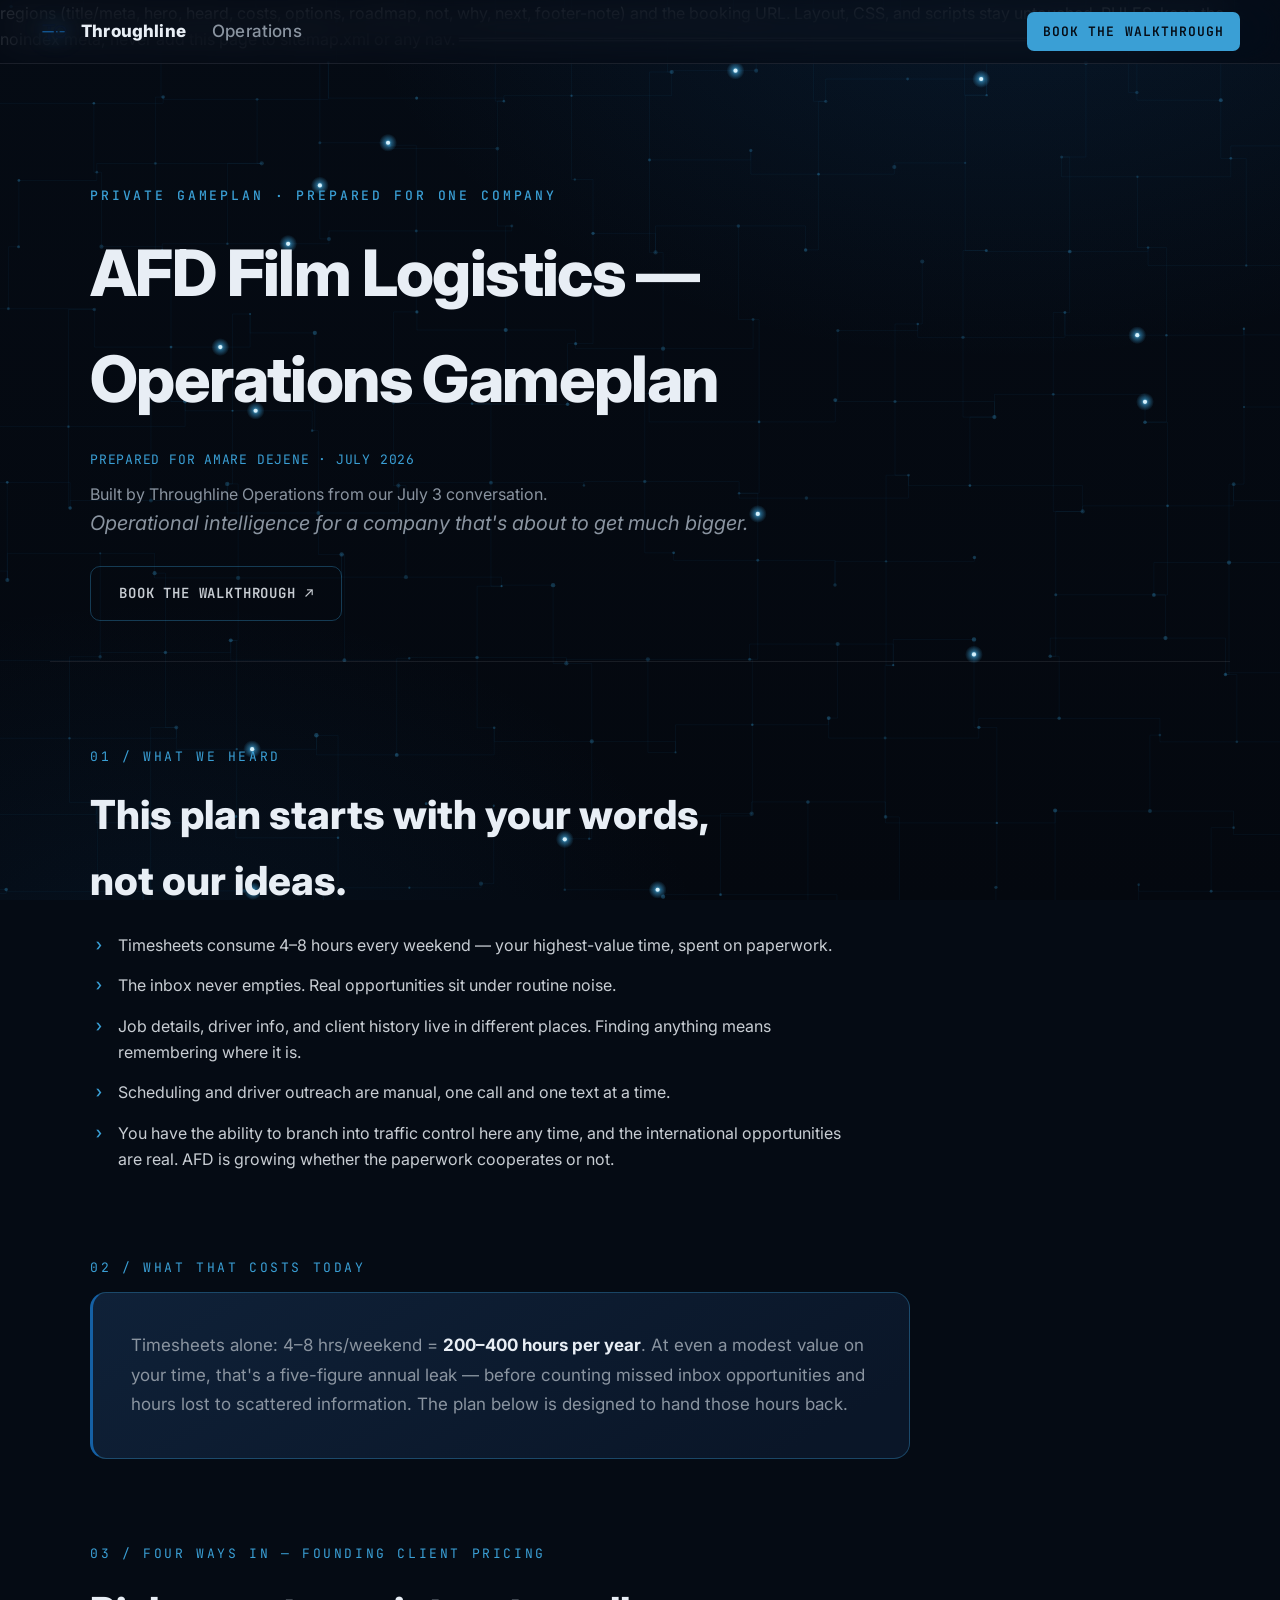
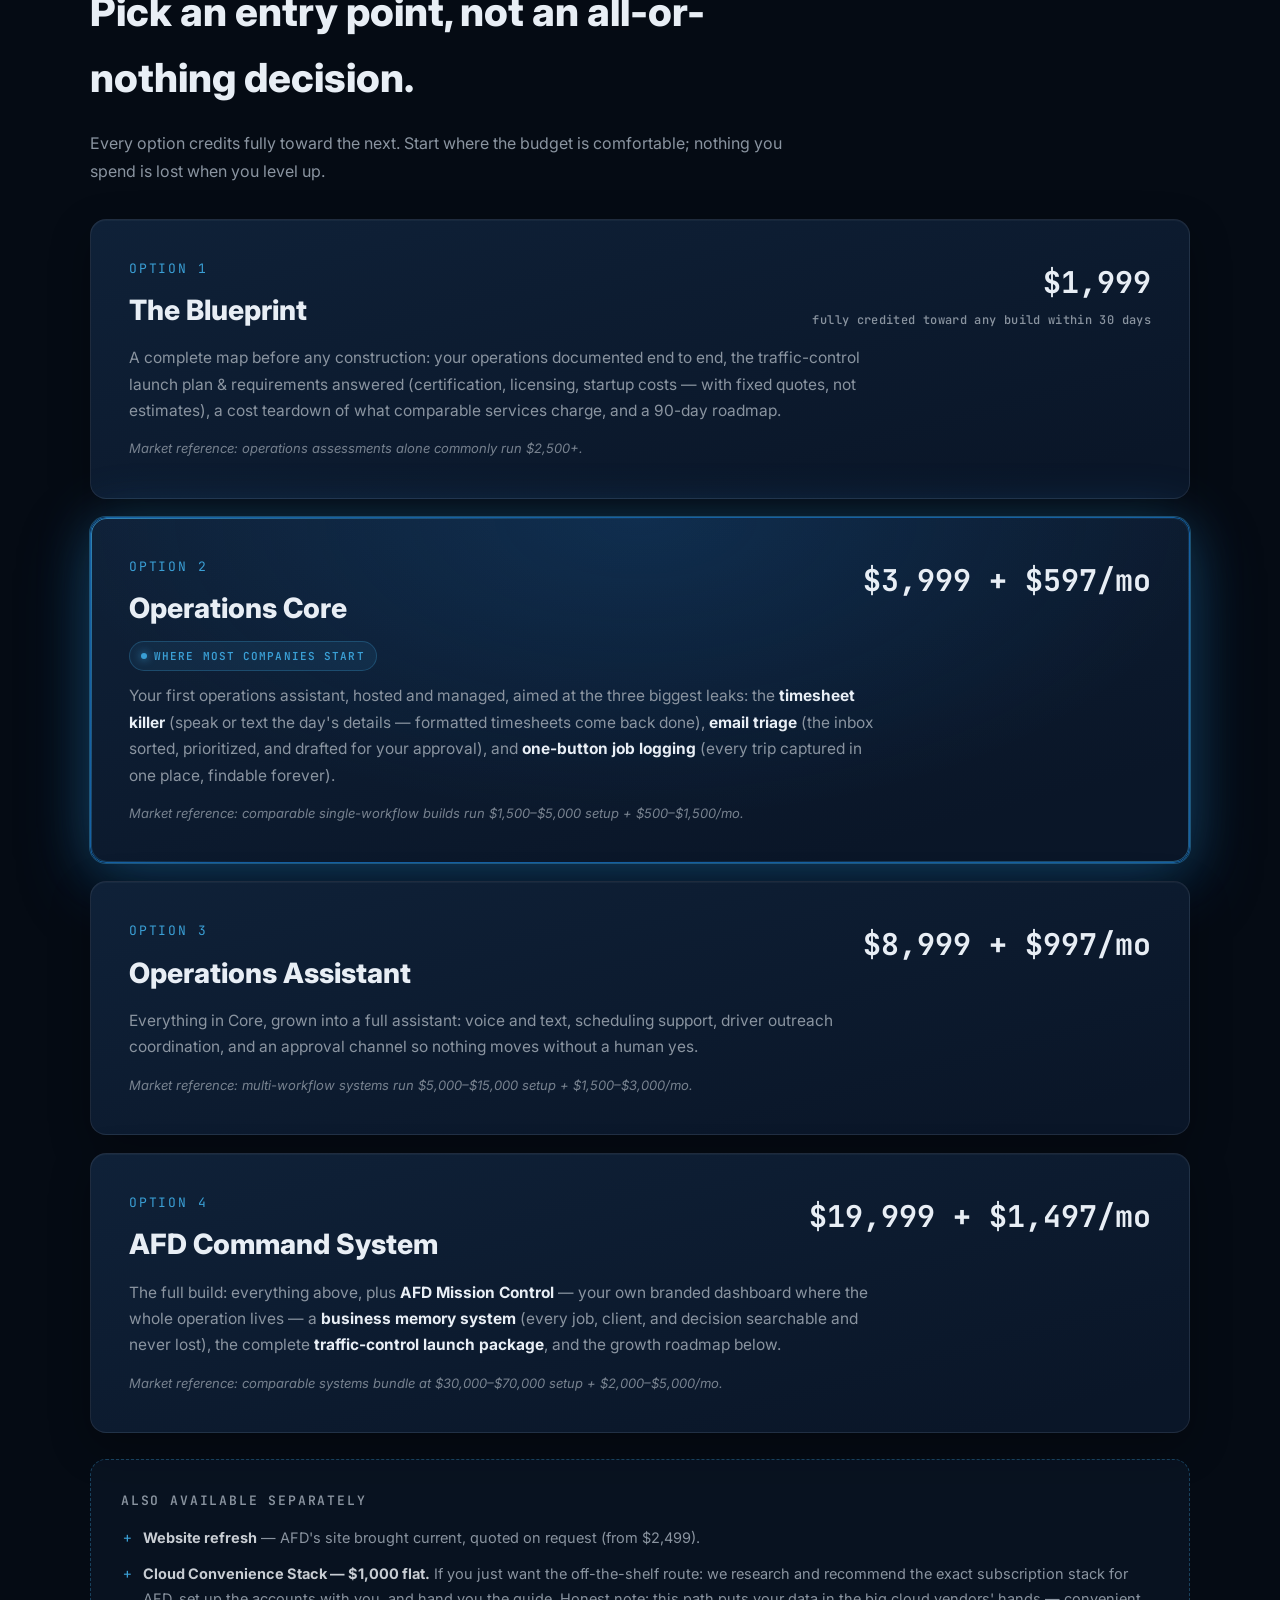
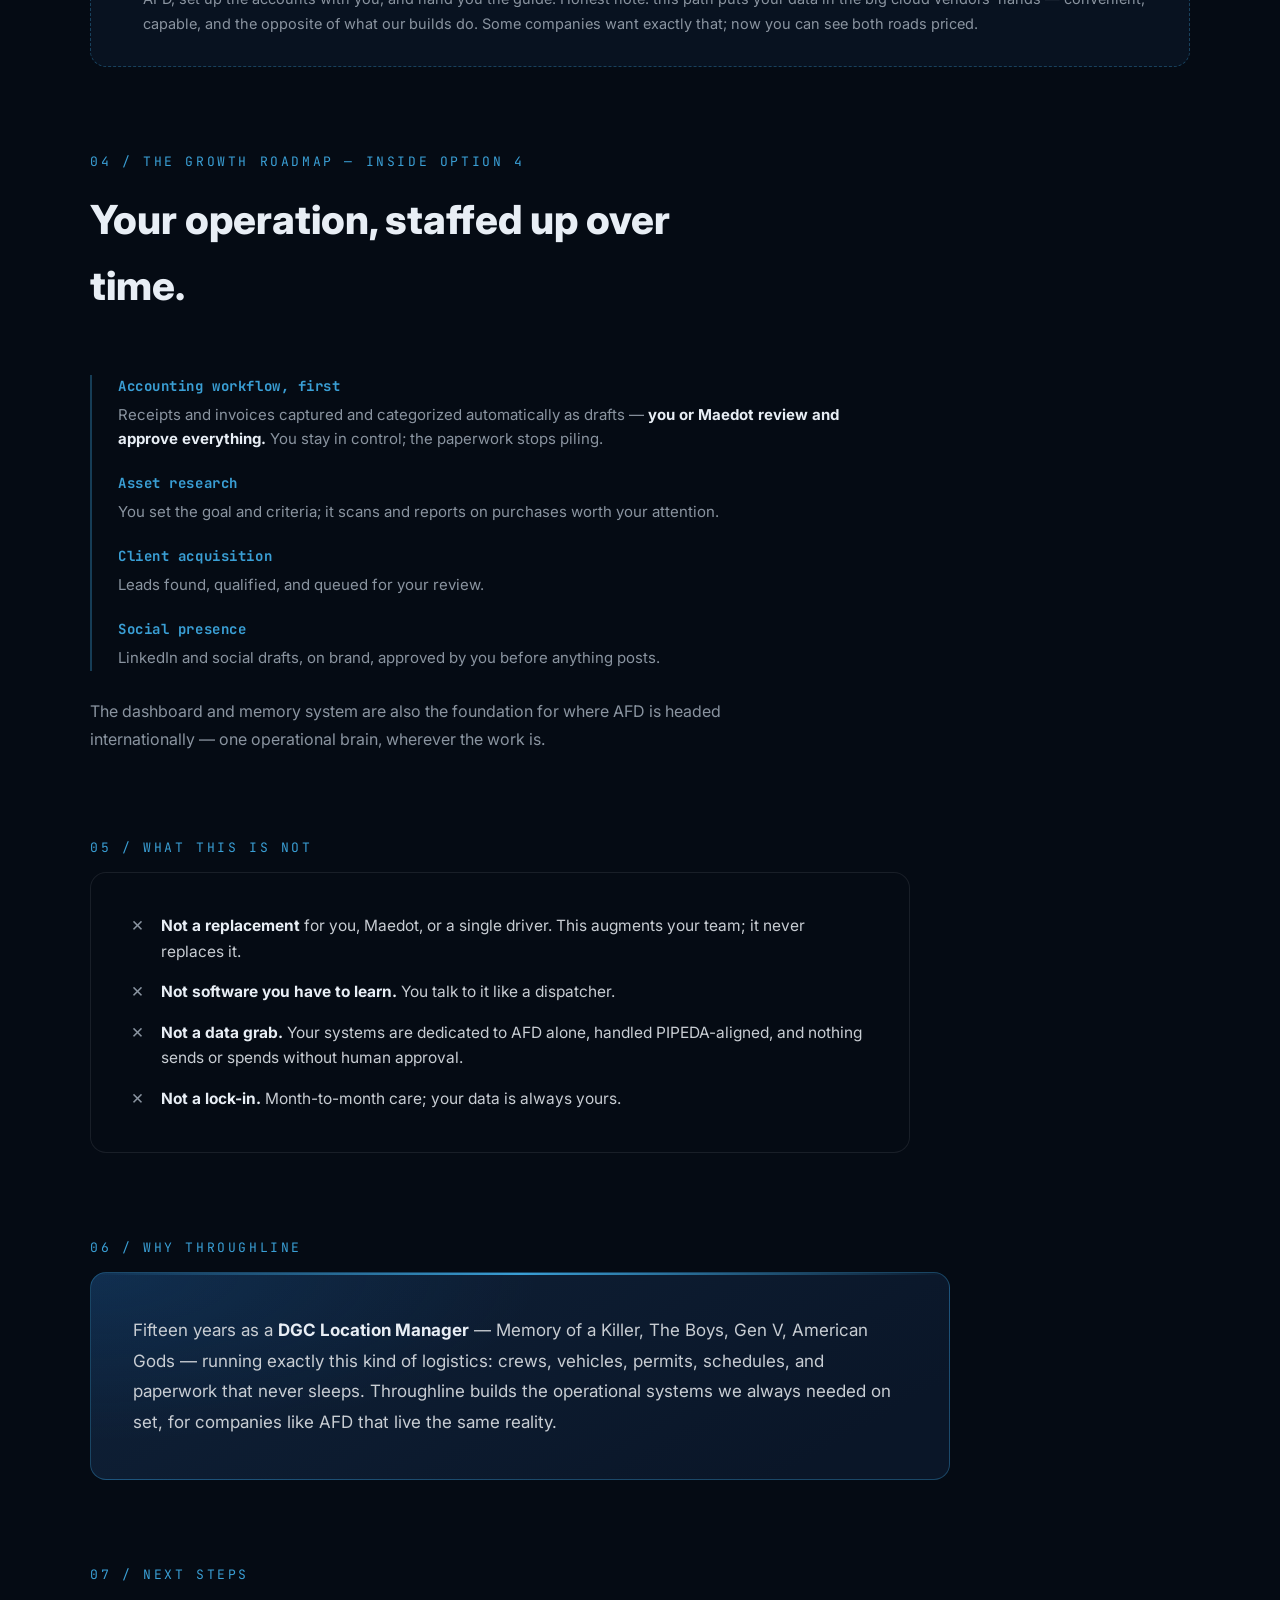
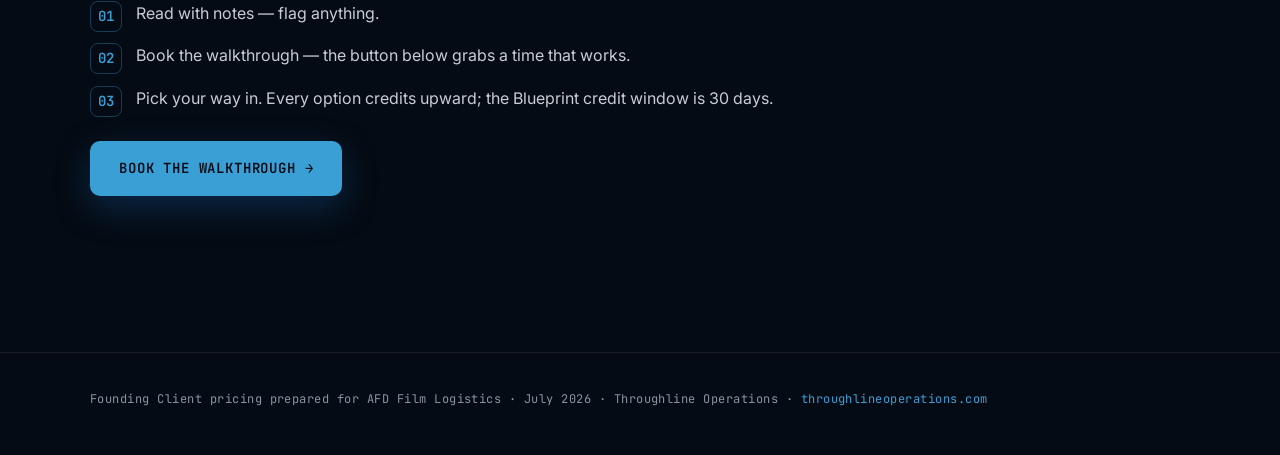
==== plans/afd/index.html @ 02531c30 "feat(plans): AFD client gameplan page — reusable /plans/<client>/ template New private, unlisted pro" ====
<!DOCTYPE html>
<html lang="en">
<head>
<meta charset="UTF-8">
<meta name="viewport" content="width=device-width, initial-scale=1.0">
<!-- ═══════════════════════════════════════════════════════════════════════
     /plans/<client>/ — CLIENT GAMEPLAN TEMPLATE
     Private, unlisted client proposal page. To create a new client page:
     copy this folder, then edit ONLY the <!-- CLIENT-CONTENT: ... --> regions
     (title/meta, hero, heard, costs, options, roadmap, not, why, next, footer-note)
     and the booking URL. Layout, CSS, and scripts stay untouched.
     RULES: keep the noindex meta; never add this page to sitemap.xml or any nav.
     ═══════════════════════════════════════════════════════════════════════ -->
<!-- CLIENT-CONTENT: title/meta -->
<title>AFD Film Logistics — Operations Gameplan | Throughline Operations</title>
<meta name="description" content="A private operations gameplan prepared for AFD Film Logistics by Throughline Operations.">
<!-- /CLIENT-CONTENT: title/meta -->
<meta name="robots" content="noindex, nofollow">
<link rel="icon" type="image/png" href="../../assets/images/01_square_mark_TO_blue_throughline_transparent_64_favicon.png">
<link rel="preconnect" href="https://fonts.googleapis.com">
<link rel="preconnect" href="https://fonts.gstatic.com" crossorigin>
<link href="https://fonts.googleapis.com/css2?family=Inter:wght@400;500;600;700;800;900&family=JetBrains+Mono:wght@400;500;600&display=swap" rel="stylesheet">
<link rel="stylesheet" href="../../assets/css/throughline-v2.css?v=1">
<style>
/* ---- gameplan template styles (shared by all /plans/<client>/ pages) ---- */
.plan-hero { padding: 128px 0 40px; }
.plan-hero .eyebrow { display: inline-block; margin-bottom: 14px; }
.plan-hero h1 { font-size: var(--t-h1); font-weight: 800; letter-spacing: -0.025em; max-width: 20ch; }
.plan-hero .prepared { font-family: var(--font-mono); font-size: 13px; letter-spacing: 0.06em; color: var(--signal-bright); text-transform: uppercase; margin: 18px 0 10px; }
.plan-hero .tagline { font-size: var(--t-lead); color: var(--chrome-dim); font-style: italic; max-width: 58ch; }
.plan-hero .hero-book { margin-top: 26px; }

.plan-section { padding: clamp(48px, 7vw, 84px) 0; }
.plan-section .section-label { font-family: var(--font-mono); font-size: var(--t-mono); letter-spacing: 0.2em; text-transform: uppercase; color: var(--signal-bright); display: block; margin-bottom: 14px; }
.plan-section h2 { font-size: var(--t-h2); font-weight: 800; margin-bottom: 18px; max-width: 24ch; }
.plan-section .body-copy { font-size: 16px; color: var(--chrome-dim); line-height: 1.75; max-width: 70ch; }
.plan-section .body-copy b, .plan-section .body-copy strong { color: var(--chrome-bright); }

.heard-list { list-style: none; display: flex; flex-direction: column; gap: 14px; max-width: 760px; margin-top: 8px; }
.heard-list li { font-size: 16px; color: var(--chrome); line-height: 1.65; padding-left: 28px; position: relative; }
.heard-list li::before { content: '›'; position: absolute; left: 4px; color: var(--signal-bright); font-family: var(--font-mono); font-weight: 600; }

.cost-callout { border: 1px solid var(--edge-hi); border-left: 3px solid var(--signal); border-radius: var(--radius-lg); background: linear-gradient(150deg, var(--navy-raised), var(--navy) 88%); padding: clamp(24px, 3.5vw, 38px); max-width: 820px; font-size: 17px; color: var(--chrome-dim); line-height: 1.75; }
.cost-callout b { color: var(--chrome-bright); }

/* ---- option cards (stacked) ---- */
.option-stack { display: flex; flex-direction: column; gap: 18px; margin-top: 34px; }
.option-card { position: relative; border: 1px solid var(--edge); border-radius: var(--radius-lg); background: linear-gradient(165deg, var(--navy-raised), var(--navy) 90%); padding: clamp(24px, 3.5vw, 38px); box-shadow: 0 1px 0 rgba(232,238,245,0.04) inset, 0 14px 40px rgba(0,0,0,0.28); }
.option-head { display: flex; justify-content: space-between; align-items: flex-start; gap: 18px; flex-wrap: wrap; margin-bottom: 12px; }
.option-name { font-family: var(--font-mono); font-size: 13px; letter-spacing: 0.14em; text-transform: uppercase; color: var(--signal-bright); display: block; margin-bottom: 8px; }
.option-title { font-family: var(--font-display); font-weight: 800; font-size: var(--t-h3); color: var(--chrome-bright); }
.option-price { font-family: var(--font-mono); font-weight: 700; font-size: clamp(22px, 3vw, 30px); color: var(--chrome-bright); text-align: right; white-space: nowrap; }
.option-price small { display: block; font-size: 12px; font-weight: 500; color: var(--chrome-dim); letter-spacing: 0.03em; margin-top: 4px; white-space: normal; }
.option-card p.desc { font-size: 15.5px; color: var(--chrome-dim); line-height: 1.7; max-width: 76ch; }
.option-card p.desc b { color: var(--chrome-bright); }
.option-market { margin-top: 14px; font-size: 13px; font-style: italic; color: var(--chrome-dim); opacity: 0.85; }
/* highlighted option (where most companies start) */
.option-card.start-here { border-color: var(--signal); background: radial-gradient(90% 150% at 50% 0%, rgba(21,96,164,0.24), transparent 58%), linear-gradient(165deg, var(--navy-raised), var(--navy) 84%); box-shadow: 0 0 0 1px rgba(58,159,213,0.4), 0 0 54px rgba(58,159,213,0.22), 0 24px 70px rgba(21,96,164,0.34); }
.option-card.start-here::before { content: ''; position: absolute; inset: 0; border-radius: inherit; padding: 1px; pointer-events: none; background: linear-gradient(140deg, rgba(58,159,213,0.8), transparent 40%, transparent 60%, rgba(58,159,213,0.5)); -webkit-mask: linear-gradient(#000 0 0) content-box, linear-gradient(#000 0 0); -webkit-mask-composite: xor; mask-composite: exclude; }

/* quieter add-on block */
.also-block { margin-top: 26px; border: 1px dashed var(--edge-hi); border-radius: var(--radius-lg); background: rgba(15, 33, 56, 0.35); padding: clamp(20px, 3vw, 30px); }
.also-block h3 { font-family: var(--font-mono); font-size: 13px; font-weight: 600; letter-spacing: 0.14em; text-transform: uppercase; color: var(--chrome-dim); margin-bottom: 14px; }
.also-block ul { list-style: none; display: flex; flex-direction: column; gap: 12px; }
.also-block li { font-size: 14.5px; color: var(--chrome-dim); line-height: 1.7; padding-left: 22px; position: relative; }
.also-block li::before { content: '+'; position: absolute; left: 2px; color: var(--signal-bright); font-family: var(--font-mono); }
.also-block b { color: var(--chrome); }

/* roadmap */
.roadmap { border-left: 2px solid var(--edge-hi); padding-left: 26px; display: flex; flex-direction: column; gap: 20px; max-width: 780px; margin-top: 10px; }
.roadmap-step h4 { font-family: var(--font-mono); font-size: 14px; color: var(--signal-bright); letter-spacing: 0.04em; margin-bottom: 5px; }
.roadmap-step p { font-size: 15px; color: var(--chrome-dim); line-height: 1.65; }
.roadmap-step p b { color: var(--chrome-bright); }

/* Section 5 — What This Is Not: dark ledger */
.not-block { background: var(--void); border: 1px solid var(--edge); border-radius: var(--radius-lg); padding: clamp(26px, 4vw, 40px); max-width: 820px; }
.not-block ul { list-style: none; display: flex; flex-direction: column; gap: 15px; }
.not-block li { font-size: 15.5px; color: var(--chrome); line-height: 1.65; padding-left: 30px; position: relative; }
.not-block li::before { content: '✕'; position: absolute; left: 0; color: var(--chrome-dim); font-weight: 700; }
.not-block li b { color: var(--chrome-bright); }

/* Section 6 — Why Throughline: raised trust panel */
.why-block { border: 1px solid var(--edge-hi); border-radius: var(--radius-lg); background: radial-gradient(90% 140% at 0% 0%, rgba(21,96,164,0.22), transparent 58%), linear-gradient(150deg, var(--navy-raised), var(--navy) 86%); padding: clamp(26px, 4vw, 42px); max-width: 860px; position: relative; overflow: hidden; }
.why-block::before { content: ''; position: absolute; top: 0; left: 0; right: 0; height: 2px; background: linear-gradient(90deg, transparent, var(--signal-bright), transparent); }
.why-block p { font-size: 17px; color: var(--chrome); line-height: 1.8; }
.why-block p b { color: var(--chrome-bright); }

/* next steps */
.next-steps { list-style: none; counter-reset: step; display: flex; flex-direction: column; gap: 16px; max-width: 700px; margin-top: 8px; }
.next-steps li { counter-increment: step; font-size: 16px; color: var(--chrome); line-height: 1.65; padding-left: 46px; position: relative; }
.next-steps li::before { content: counter(step, decimal-leading-zero); position: absolute; left: 0; top: 1px; font-family: var(--font-mono); font-weight: 600; font-size: 14px; color: var(--signal-bright); border: 1px solid var(--edge-hi); border-radius: 8px; padding: 3px 7px; }
.next-book { margin-top: 30px; }

.plan-footer { border-top: 1px solid var(--edge); padding: 36px 0 44px; margin-top: clamp(40px, 6vw, 72px); }
.plan-footer p { font-family: var(--font-mono); font-size: 12px; color: var(--chrome-dim); letter-spacing: 0.04em; line-height: 1.8; }
.plan-footer a { color: var(--signal-bright); }
.divider-line { height: 1px; background: var(--edge); max-width: var(--maxw); margin: 0 auto; }
@media (max-width: 640px) { .option-price { text-align: left; } }
</style>
</head>
<body>

<canvas id="circuitField" class="circuit-field" aria-hidden="true"></canvas>
<a class="skip-link" href="#main">Skip to content</a>

<!-- minimal private-page nav: brand + booking only (no site nav — page is unlisted) -->
<nav class="site-nav">
  <a href="https://throughlineoperations.com" class="nav-brand" aria-label="Throughline Operations">
    <img src="../../assets/images/01_square_mark_TO_blue_throughline_transparent.svg" alt="" width="30" height="30">
    <b>Throughline</b>&nbsp;<span>Operations</span>
  </a>
  <!-- plain anchor (not .nav-links): the shared mobile-menu CSS would hide a
       .nav-links list behind a toggle this minimal nav doesn't have -->
  <a href="https://calendar.app.google/Btg2atJDEB39V2Cg8" target="_blank" rel="noopener" class="nav-cta">Book the Walkthrough</a>
</nav>

<main id="main">

<!-- CLIENT-CONTENT: hero -->
<section class="plan-hero">
  <div class="container">
    <span class="eyebrow rv">Private gameplan · prepared for one company</span>
    <h1 class="rv rv-1">AFD Film Logistics — Operations Gameplan</h1>
    <p class="prepared rv rv-1">Prepared for Amare Dejene · July 2026</p>
    <p class="body-copy rv rv-2" style="color:var(--chrome-dim);">Built by Throughline Operations from our July 3 conversation.</p>
    <p class="tagline rv rv-2">Operational intelligence for a company that's about to get much bigger.</p>
    <div class="hero-book rv rv-3">
      <a href="https://calendar.app.google/Btg2atJDEB39V2Cg8" target="_blank" rel="noopener" class="btn btn-ghost">Book the Walkthrough ↗</a>
    </div>
  </div>
</section>
<!-- /CLIENT-CONTENT: hero -->

<div class="divider-line"></div>

<!-- CLIENT-CONTENT: heard (Section 1) -->
<section class="plan-section">
  <div class="container">
    <span class="section-label rv">01 / What we heard</span>
    <h2 class="rv rv-1">This plan starts with your words, not our ideas.</h2>
    <ul class="heard-list rv rv-1">
      <li>Timesheets consume 4–8 hours every weekend — your highest-value time, spent on paperwork.</li>
      <li>The inbox never empties. Real opportunities sit under routine noise.</li>
      <li>Job details, driver info, and client history live in different places. Finding anything means remembering where it is.</li>
      <li>Scheduling and driver outreach are manual, one call and one text at a time.</li>
      <li>You have the ability to branch into traffic control here any time, and the international opportunities are real. AFD is growing whether the paperwork cooperates or not.</li>
    </ul>
  </div>
</section>
<!-- /CLIENT-CONTENT: heard -->

<!-- CLIENT-CONTENT: costs (Section 2) -->
<section class="plan-section" style="padding-top:0;">
  <div class="container">
    <span class="section-label rv">02 / What that costs today</span>
    <div class="cost-callout rv rv-1">
      Timesheets alone: 4–8 hrs/weekend = <b>200–400 hours per year</b>. At even a modest value on your time, that's a five-figure annual leak — before counting missed inbox opportunities and hours lost to scattered information. The plan below is designed to hand those hours back.
    </div>
  </div>
</section>
<!-- /CLIENT-CONTENT: costs -->

<!-- CLIENT-CONTENT: options (Section 3) -->
<section class="plan-section" style="padding-top:0;">
  <div class="container">
    <span class="section-label rv">03 / Four ways in — Founding Client pricing</span>
    <h2 class="rv rv-1">Pick an entry point, not an all-or-nothing decision.</h2>
    <p class="body-copy rv rv-1">Every option credits fully toward the next. Start where the budget is comfortable; nothing you spend is lost when you level up.</p>

    <div class="option-stack">
      <div class="option-card rv">
        <div class="option-head">
          <div>
            <span class="option-name">Option 1</span>
            <div class="option-title">The Blueprint</div>
          </div>
          <div class="option-price">$1,999<small>fully credited toward any build within 30 days</small></div>
        </div>
        <p class="desc">A complete map before any construction: your operations documented end to end, the traffic-control launch plan &amp; requirements answered (certification, licensing, startup costs — with fixed quotes, not estimates), a cost teardown of what comparable services charge, and a 90-day roadmap.</p>
        <p class="option-market">Market reference: operations assessments alone commonly run $2,500+.</p>
      </div>

      <div class="option-card start-here rv">
        <div class="option-head">
          <div>
            <span class="option-name">Option 2</span>
            <div class="option-title">Operations Core</div>
            <span class="badge" style="margin-top:10px;">Where most companies start</span>
          </div>
          <div class="option-price">$3,999 + $597/mo</div>
        </div>
        <p class="desc">Your first operations assistant, hosted and managed, aimed at the three biggest leaks: the <b>timesheet killer</b> (speak or text the day's details — formatted timesheets come back done), <b>email triage</b> (the inbox sorted, prioritized, and drafted for your approval), and <b>one-button job logging</b> (every trip captured in one place, findable forever).</p>
        <p class="option-market">Market reference: comparable single-workflow builds run $1,500–$5,000 setup + $500–$1,500/mo.</p>
      </div>

      <div class="option-card rv">
        <div class="option-head">
          <div>
            <span class="option-name">Option 3</span>
            <div class="option-title">Operations Assistant</div>
          </div>
          <div class="option-price">$8,999 + $997/mo</div>
        </div>
        <p class="desc">Everything in Core, grown into a full assistant: voice and text, scheduling support, driver outreach coordination, and an approval channel so nothing moves without a human yes.</p>
        <p class="option-market">Market reference: multi-workflow systems run $5,000–$15,000 setup + $1,500–$3,000/mo.</p>
      </div>

      <div class="option-card rv">
        <div class="option-head">
          <div>
            <span class="option-name">Option 4</span>
            <div class="option-title">AFD Command System</div>
          </div>
          <div class="option-price">$19,999 + $1,497/mo</div>
        </div>
        <p class="desc">The full build: everything above, plus <b>AFD Mission Control</b> — your own branded dashboard where the whole operation lives — a <b>business memory system</b> (every job, client, and decision searchable and never lost), the complete <b>traffic-control launch package</b>, and the growth roadmap below.</p>
        <p class="option-market">Market reference: comparable systems bundle at $30,000–$70,000 setup + $2,000–$5,000/mo.</p>
      </div>
    </div>

    <div class="also-block rv">
      <h3>Also available separately</h3>
      <ul>
        <li><b>Website refresh</b> — AFD's site brought current, quoted on request (from $2,499).</li>
        <li><b>Cloud Convenience Stack — $1,000 flat.</b> If you just want the off-the-shelf route: we research and recommend the exact subscription stack for AFD, set up the accounts with you, and hand you the guide. Honest note: this path puts your data in the big cloud vendors' hands — convenient, capable, and the opposite of what our builds do. Some companies want exactly that; now you can see both roads priced.</li>
      </ul>
    </div>
  </div>
</section>
<!-- /CLIENT-CONTENT: options -->

<!-- CLIENT-CONTENT: roadmap (Section 4) -->
<section class="plan-section" style="padding-top:0;">
  <div class="container">
    <span class="section-label rv">04 / The growth roadmap — inside Option 4</span>
    <h2 class="rv rv-1">Your operation, staffed up over time.</h2>
    <p class="body-copy rv rv-1">Each piece added when you're ready:</p>
    <div class="roadmap rv">
      <div class="roadmap-step"><h4>Accounting workflow, first</h4><p>Receipts and invoices captured and categorized automatically as drafts — <b>you or Maedot review and approve everything.</b> You stay in control; the paperwork stops piling.</p></div>
      <div class="roadmap-step"><h4>Asset research</h4><p>You set the goal and criteria; it scans and reports on purchases worth your attention.</p></div>
      <div class="roadmap-step"><h4>Client acquisition</h4><p>Leads found, qualified, and queued for your review.</p></div>
      <div class="roadmap-step"><h4>Social presence</h4><p>LinkedIn and social drafts, on brand, approved by you before anything posts.</p></div>
    </div>
    <p class="body-copy rv" style="margin-top:26px;">The dashboard and memory system are also the foundation for where AFD is headed internationally — one operational brain, wherever the work is.</p>
  </div>
</section>
<!-- /CLIENT-CONTENT: roadmap -->

<!-- CLIENT-CONTENT: not (Section 5) -->
<section class="plan-section" style="padding-top:0;">
  <div class="container">
    <span class="section-label rv">05 / What this is not</span>
    <div class="not-block rv rv-1">
      <ul>
        <li><b>Not a replacement</b> for you, Maedot, or a single driver. This augments your team; it never replaces it.</li>
        <li><b>Not software you have to learn.</b> You talk to it like a dispatcher.</li>
        <li><b>Not a data grab.</b> Your systems are dedicated to AFD alone, handled PIPEDA-aligned, and nothing sends or spends without human approval.</li>
        <li><b>Not a lock-in.</b> Month-to-month care; your data is always yours.</li>
      </ul>
    </div>
  </div>
</section>
<!-- /CLIENT-CONTENT: not -->

<!-- CLIENT-CONTENT: why (Section 6) -->
<section class="plan-section" style="padding-top:0;">
  <div class="container">
    <span class="section-label rv">06 / Why Throughline</span>
    <div class="why-block rv rv-1">
      <p>Fifteen years as a <b>DGC Location Manager</b> — Memory of a Killer, The Boys, Gen V, American Gods — running exactly this kind of logistics: crews, vehicles, permits, schedules, and paperwork that never sleeps. Throughline builds the operational systems we always needed on set, for companies like AFD that live the same reality.</p>
    </div>
  </div>
</section>
<!-- /CLIENT-CONTENT: why -->

<!-- CLIENT-CONTENT: next (Section 7) -->
<section class="plan-section" style="padding-top:0;">
  <div class="container">
    <span class="section-label rv">07 / Next steps</span>
    <ol class="next-steps rv rv-1">
      <li>Read with notes — flag anything.</li>
      <li>Book the walkthrough — the button below grabs a time that works.</li>
      <li>Pick your way in. Every option credits upward; the Blueprint credit window is 30 days.</li>
    </ol>
    <div class="next-book rv rv-2">
      <a href="https://calendar.app.google/Btg2atJDEB39V2Cg8" target="_blank" rel="noopener" class="btn btn-primary">Book the Walkthrough →</a>
    </div>
  </div>
</section>
<!-- /CLIENT-CONTENT: next -->

</main>

<footer class="plan-footer">
  <div class="container">
    <!-- CLIENT-CONTENT: footer-note -->
    <p>Founding Client pricing prepared for AFD Film Logistics · July 2026 · Throughline Operations · <a href="https://throughlineoperations.com">throughlineoperations.com</a></p>
    <!-- /CLIENT-CONTENT: footer-note -->
  </div>
</footer>

<script src="../../assets/js/live-circuit.js?v=1" defer></script>
<script src="../../assets/js/site.js?v=1" defer></script>
</body>
</html>
---- assets/css/throughline-v2.css ----
/* ════════════════════════════════════════════════════════════════════════
   THROUGHLINE OPERATIONS — v2 DESIGN SYSTEM
   Living command surface. Tokens defined ONCE here; never hardcode hex in
   page components. Loaded by every page for nav/footer/card/type consistency.
   ════════════════════════════════════════════════════════════════════════ */

:root {
  /* ---- Palette (v2 deepened) ---- */
  --void: #050B14;
  --navy: #0A1628;
  --navy-raised: #0F2138;
  --signal: #1560A4;
  --signal-bright: #3a9fd5;
  --chrome: #C8CDD3;
  --chrome-bright: #E8EEF5;
  --chrome-dim: #8A94A0;
  --edge: rgba(200, 205, 211, 0.10);
  --edge-hi: rgba(58, 159, 213, 0.34);

  /* ---- Type ---- */
  --font-display: 'Inter Display', 'Inter', system-ui, sans-serif;
  --font-body: 'Inter', system-ui, sans-serif;
  --font-mono: 'JetBrains Mono', ui-monospace, 'SFMono-Regular', monospace;

  /* desktop type scale: 88/64/40/28/20/16/13 */
  --t-hero: clamp(48px, 8vw, 88px);
  --t-h1: clamp(40px, 6vw, 64px);
  --t-h2: clamp(30px, 4.4vw, 40px);
  --t-h3: clamp(22px, 2.6vw, 28px);
  --t-lead: clamp(18px, 2vw, 20px);
  --t-body: 16px;
  --t-mono: 13px;

  /* ---- Rhythm ---- */
  --radius: 10px;
  --radius-lg: 16px;
  --maxw: 1180px;
  --gut: clamp(20px, 5vw, 40px);
  --section-y: clamp(72px, 11vw, 140px);

  /* ---- Motion ---- */
  --ease-out: cubic-bezier(0.2, 0.75, 0.2, 1);
  --ease-in-out: cubic-bezier(0.65, 0, 0.35, 1);
}

*, *::before, *::after { box-sizing: border-box; margin: 0; padding: 0; }

html { scroll-behavior: smooth; -webkit-text-size-adjust: 100%; }

body {
  background: var(--void);
  color: var(--chrome);
  font-family: var(--font-body);
  font-size: var(--t-body);
  line-height: 1.65;
  overflow-x: hidden;
  -webkit-font-smoothing: antialiased;
  text-rendering: optimizeLegibility;
}

/* depth: never flat-fill; faint signal bloom behind the page */
body::before {
  content: '';
  position: fixed;
  inset: 0;
  z-index: -3;
  background:
    radial-gradient(1100px 720px at 78% -8%, rgba(21, 96, 164, 0.16), transparent 60%),
    radial-gradient(900px 600px at 12% 108%, rgba(21, 96, 164, 0.10), transparent 62%),
    linear-gradient(180deg, var(--void) 0%, #04080F 100%);
  pointer-events: none;
}

a { color: var(--signal-bright); text-decoration: none; transition: color 0.2s var(--ease-out); }
a:hover { color: #5bb8f0; }
img, svg, video { display: block; max-width: 100%; }
:focus-visible { outline: 2px solid var(--signal-bright); outline-offset: 3px; border-radius: 3px; }

.container { max-width: var(--maxw); margin: 0 auto; padding: 0 var(--gut); width: 100%; }

.skip-link {
  position: absolute; left: -999px; top: 0; z-index: 300;
  background: var(--signal-bright); color: #001018;
  padding: 12px 18px; border-radius: 0 0 var(--radius) 0;
  font-family: var(--font-mono); font-weight: 600;
  letter-spacing: 0.04em; text-transform: uppercase; font-size: var(--t-mono);
}
.skip-link:focus { left: 0; }

/* ════════════ TYPOGRAPHY HELPERS ════════════ */
.eyebrow {
  font-family: var(--font-mono);
  font-size: var(--t-mono);
  font-weight: 500;
  letter-spacing: 0.22em;
  text-transform: uppercase;
  color: var(--signal-bright);
}
.display {
  font-family: var(--font-display);
  font-weight: 800;
  letter-spacing: -0.02em;
  line-height: 1.02;
  color: var(--chrome-bright);
}
.lead { font-size: var(--t-lead); color: var(--chrome-dim); line-height: 1.7; }

h1, h2, h3 { font-family: var(--font-display); color: var(--chrome-bright); }

/* ════════════ THE LIVE CIRCUIT — site-wide canvas base ════════════ */
.circuit-field {
  position: fixed;
  inset: 0;
  z-index: -1;            /* above hero background video (-2), below content */
  pointer-events: none;
  opacity: 0;
  transition: opacity 1.2s ease;
}
.circuit-field.live { opacity: 1; }

/* ════════════ NAV ════════════ */
.site-nav {
  position: fixed; top: 0; left: 0; right: 0; z-index: 100;
  height: 64px;
  display: flex; align-items: center; justify-content: space-between;
  padding: 0 var(--gut);
  background: rgba(5, 11, 20, 0.72);
  backdrop-filter: blur(18px) saturate(140%);
  -webkit-backdrop-filter: blur(18px) saturate(140%);
  border-bottom: 1px solid var(--edge);
  transition: background 0.3s, border-color 0.3s;
}
.site-nav.scrolled { background: rgba(5, 11, 20, 0.92); border-color: var(--edge-hi); }
.nav-brand {
  display: flex; align-items: center; gap: 11px;
  font-family: var(--font-display); font-weight: 800; font-size: 17px;
  letter-spacing: 0.01em; color: var(--chrome-bright);
}
.nav-brand img { height: 30px; width: auto; filter: drop-shadow(0 0 10px rgba(58,159,213,0.35)); }
.nav-brand b { font-weight: 800; }
.nav-brand span { color: var(--chrome-dim); font-weight: 500; }
.nav-links { display: flex; gap: 30px; list-style: none; align-items: center; }
.nav-links a {
  font-family: var(--font-mono); font-size: var(--t-mono); font-weight: 500;
  letter-spacing: 0.12em; text-transform: uppercase; color: var(--chrome-dim);
  transition: color 0.25s; position: relative; padding: 4px 0;
}
.nav-links a:hover, .nav-links a[aria-current="page"] { color: var(--chrome-bright); }
.nav-links a[aria-current="page"]::after {
  content: ''; position: absolute; left: 0; right: 0; bottom: -2px; height: 1px;
  background: var(--signal-bright); box-shadow: 0 0 8px var(--signal-bright);
}
.nav-cta {
  font-family: var(--font-mono); font-size: var(--t-mono); font-weight: 600;
  letter-spacing: 0.08em; text-transform: uppercase;
  color: var(--void) !important; background: var(--signal-bright);
  padding: 9px 16px; border-radius: 7px;
  transition: background 0.2s, box-shadow 0.2s, transform 0.15s;
}
.nav-cta:hover { background: #5bb8f0; box-shadow: 0 0 24px rgba(58,159,213,0.5); transform: translateY(-1px); }
.nav-toggle { display: none; background: none; border: none; cursor: pointer; padding: 6px; }
.nav-toggle span { display: block; width: 24px; height: 2px; background: var(--chrome); margin: 5px 0; transition: 0.3s; border-radius: 2px; }

@media (max-width: 860px) {
  .nav-toggle { display: block; }
  .nav-links {
    position: fixed; top: 64px; left: 0; right: 0;
    flex-direction: column; align-items: flex-start; gap: 22px;
    padding: 28px var(--gut) 34px;
    background: rgba(5, 11, 20, 0.98);
    border-bottom: 1px solid var(--edge-hi);
    transform: translateY(-130%); transition: transform 0.35s var(--ease-out);
  }
  .nav-links.open { transform: translateY(0); }
  .nav-cta { align-self: stretch; text-align: center; }
}

/* ════════════ BUTTONS ════════════ */
.btn {
  display: inline-flex; align-items: center; gap: 9px;
  font-family: var(--font-mono); font-weight: 600; font-size: 14px;
  letter-spacing: 0.06em; text-transform: uppercase;
  padding: 15px 28px; border-radius: var(--radius);
  cursor: pointer; border: 1px solid transparent;
  transition: transform 0.18s var(--ease-out), background 0.2s, box-shadow 0.2s, border-color 0.2s, color 0.2s;
}
.btn svg { width: 16px; height: 16px; }
.btn-primary {
  background: var(--signal-bright); color: var(--void);
  box-shadow: 0 12px 34px rgba(21, 96, 164, 0.34);
}
.btn-primary:hover { background: #5bb8f0; color: var(--void); transform: translateY(-2px); box-shadow: 0 16px 44px rgba(58,159,213,0.46); }
.btn-ghost {
  background: transparent; color: var(--chrome); border-color: var(--edge-hi);
}
.btn-ghost:hover { color: var(--chrome-bright); border-color: var(--signal-bright); transform: translateY(-2px); }

/* ════════════ SECTION SCAFFOLD ════════════ */
.section { padding: var(--section-y) 0; position: relative; }
.section-head { max-width: 720px; margin-bottom: clamp(36px, 5vw, 60px); }
.section-head.center { margin-left: auto; margin-right: auto; text-align: center; }
.section-head .eyebrow { margin-bottom: 16px; display: inline-block; }
.section-head h2 { font-size: var(--t-h2); font-weight: 800; }
.section-head p { margin-top: 14px; font-size: var(--t-lead); color: var(--chrome-dim); }

/* ════════════ REVEAL (varied, reduced-motion safe) ════════════ */
.rv { opacity: 0; transform: translateY(28px); transition: opacity 0.8s var(--ease-out), transform 0.8s var(--ease-out); }
.rv.in { opacity: 1; transform: none; }
.rv-1 { transition-delay: 0.06s; }
.rv-2 { transition-delay: 0.14s; }
.rv-3 { transition-delay: 0.22s; }
.rv-4 { transition-delay: 0.30s; }
/* lateral variant so entrances aren't all uniform fade-ups */
.rv-left { transform: translateX(-28px); }
.rv-scale { transform: scale(0.96); }

/* ════════════ SERVICE CARDS (the five) ════════════ */
.svc-grid {
  display: grid;
  grid-template-columns: repeat(2, 1fr);
  gap: 20px;
}
.svc-grid .svc-card.flagship { grid-column: 1 / -1; }
@media (max-width: 760px) { .svc-grid { grid-template-columns: 1fr; } }

.svc-card {
  position: relative;
  background: linear-gradient(165deg, var(--navy-raised), var(--navy) 88%);
  border: 1px solid var(--edge);
  border-radius: var(--radius-lg);
  padding: clamp(24px, 3vw, 34px);
  display: flex; flex-direction: column; gap: 12px;
  transition: border-color 0.3s, transform 0.3s, box-shadow 0.3s;
  overflow: hidden;
  text-decoration: none; color: inherit;
}
.svc-card::after {
  content: ''; position: absolute; inset: 0; border-radius: inherit;
  background: radial-gradient(420px 220px at var(--mx, 70%) -10%, rgba(58,159,213,0.14), transparent 70%);
  opacity: 0; transition: opacity 0.4s; pointer-events: none;
}
.svc-card:hover { border-color: var(--edge-hi); transform: translateY(-4px); box-shadow: 0 20px 60px rgba(0,0,0,0.4); }
.svc-card:hover::after { opacity: 1; }
.svc-card.flagship {
  border-color: rgba(58,159,213,0.3);
  box-shadow: 0 0 0 1px rgba(58,159,213,0.16), 0 18px 60px rgba(21,96,164,0.22);
}
.svc-num { font-family: var(--font-mono); font-size: var(--t-mono); letter-spacing: 0.14em; color: var(--signal-bright); text-transform: uppercase; }
.svc-card h3 { font-size: var(--t-h3); font-weight: 800; color: var(--chrome-bright); }
.svc-card p { font-size: 15px; color: var(--chrome-dim); line-height: 1.65; }
.svc-get { font-size: 14px; color: var(--chrome); }
.svc-get b { color: var(--chrome-bright); font-weight: 600; }
.svc-foot { margin-top: auto; padding-top: 14px; display: flex; align-items: center; justify-content: space-between; gap: 12px; flex-wrap: wrap; }
.svc-price { font-family: var(--font-mono); font-weight: 600; font-size: 14px; color: var(--chrome-bright); letter-spacing: 0.02em; }
.svc-link { font-family: var(--font-mono); font-size: var(--t-mono); letter-spacing: 0.08em; text-transform: uppercase; color: var(--signal-bright); }
.badge {
  display: inline-flex; align-items: center; gap: 7px;
  font-family: var(--font-mono); font-size: 11px; font-weight: 600;
  letter-spacing: 0.1em; text-transform: uppercase; color: var(--signal-bright);
  background: rgba(58,159,213,0.1); border: 1px solid rgba(58,159,213,0.28);
  padding: 5px 11px; border-radius: 999px;
}
.badge::before { content: ''; width: 6px; height: 6px; border-radius: 50%; background: var(--signal-bright); box-shadow: 0 0 8px var(--signal-bright); }

/* ════════════ BLUEPRINT ENTRY BLOCK ("Start here" front door) ════════════ */
.blueprint {
  position: relative;
  border: 1px solid var(--edge-hi);
  border-radius: var(--radius-lg);
  background:
    radial-gradient(80% 130% at 100% 0%, rgba(21,96,164,0.2), transparent 60%),
    linear-gradient(135deg, var(--navy-raised), var(--navy) 80%);
  padding: clamp(28px, 4vw, 44px);
  display: grid; grid-template-columns: 1.4fr 1fr; gap: clamp(24px, 4vw, 48px); align-items: center;
  overflow: hidden;
}
@media (max-width: 820px) { .blueprint { grid-template-columns: 1fr; } }
.blueprint .eyebrow { margin-bottom: 14px; display: inline-block; }
.blueprint h2 { font-size: var(--t-h2); font-weight: 800; margin-bottom: 12px; }
.blueprint p { color: var(--chrome-dim); font-size: var(--t-lead); }
.blueprint-side {
  background: rgba(5,11,20,0.5); border: 1px solid var(--edge);
  border-radius: var(--radius); padding: 24px;
}
.blueprint-price { font-family: var(--font-display); font-weight: 800; font-size: 40px; color: var(--chrome-bright); line-height: 1; }
.blueprint-price span { font-family: var(--font-mono); font-size: 14px; color: var(--chrome-dim); font-weight: 500; letter-spacing: 0.04em; }
.blueprint-list { list-style: none; margin: 18px 0; display: flex; flex-direction: column; gap: 10px; }
.blueprint-list li { font-size: 14px; color: var(--chrome); padding-left: 24px; position: relative; line-height: 1.5; }
.blueprint-list li::before { content: '→'; position: absolute; left: 0; color: var(--signal-bright); font-family: var(--font-mono); }
.blueprint-credit { font-family: var(--font-mono); font-size: 12px; color: var(--signal-bright); letter-spacing: 0.04em; margin-top: 4px; }

/* ════════════ STAT / READOUT BLOCK (count-up mono) ════════════ */
.readouts { display: grid; grid-template-columns: repeat(3, 1fr); gap: 20px; }
@media (max-width: 700px) { .readouts { grid-template-columns: 1fr; max-width: 360px; margin: 0 auto; } }
.readout {
  border: 1px solid var(--edge); border-radius: var(--radius-lg);
  background: linear-gradient(165deg, var(--navy-raised), var(--navy) 90%);
  padding: clamp(24px, 3vw, 34px); text-align: center;
}
.readout-num { font-family: var(--font-mono); font-weight: 700; font-size: clamp(40px, 6vw, 56px); color: var(--chrome-bright); line-height: 1; letter-spacing: -0.02em; }
.readout-num .unit { color: var(--signal-bright); }
.readout-label { margin-top: 12px; font-size: 14px; color: var(--chrome-dim); line-height: 1.5; }

/* ════════════ HONESTY SPLIT PANEL ════════════ */
.honesty-grid { display: grid; grid-template-columns: 1fr 1fr; gap: 20px; }
@media (max-width: 720px) { .honesty-grid { grid-template-columns: 1fr; } }
.honesty-col { border-radius: var(--radius-lg); padding: clamp(26px, 3vw, 36px); border: 1px solid var(--edge); }
.honesty-col.is { background: linear-gradient(165deg, var(--navy-raised), var(--navy) 90%); border-color: var(--edge-hi); }
.honesty-col.isnt { background: var(--void); }
.honesty-col h3 { font-family: var(--font-mono); font-size: 15px; font-weight: 600; letter-spacing: 0.1em; text-transform: uppercase; margin-bottom: 18px; }
.honesty-col.is h3 { color: var(--signal-bright); }
.honesty-col.isnt h3 { color: var(--chrome-dim); }
.honesty-col ul { list-style: none; display: flex; flex-direction: column; gap: 13px; }
.honesty-col li { font-size: 15px; color: var(--chrome); line-height: 1.55; padding-left: 28px; position: relative; }
.honesty-col.is li::before { content: '✓'; position: absolute; left: 0; color: var(--signal-bright); font-weight: 700; }
.honesty-col.isnt li::before { content: '✕'; position: absolute; left: 0; color: var(--chrome-dim); }

/* ════════════ SOVEREIGNTY / TRUST BLOCK ════════════ */
.trust-block {
  border: 1px solid var(--edge-hi); border-radius: var(--radius-lg);
  background: linear-gradient(135deg, var(--navy-raised), var(--navy) 84%);
  padding: clamp(28px, 4vw, 44px);
}
.trust-grid { display: grid; grid-template-columns: repeat(2, 1fr); gap: 22px; margin-top: 26px; }
@media (max-width: 720px) { .trust-grid { grid-template-columns: 1fr; } }
.trust-item { padding-left: 22px; border-left: 2px solid var(--signal); }
.trust-item h4 { font-family: var(--font-display); font-size: 17px; font-weight: 700; color: var(--chrome-bright); margin-bottom: 6px; }
.trust-item p { font-size: 14px; color: var(--chrome-dim); line-height: 1.6; }

/* ════════════ FOOTER ════════════ */
.site-footer { border-top: 1px solid var(--edge); padding: clamp(48px, 7vw, 72px) 0 40px; margin-top: var(--section-y); }
.footer-top { display: grid; grid-template-columns: 1.5fr 1fr 1fr; gap: 40px; margin-bottom: 44px; }
@media (max-width: 720px) { .footer-top { grid-template-columns: 1fr; gap: 30px; } }
.footer-brand-block img { height: 40px; margin-bottom: 14px; }
.footer-brand-block p { font-size: 14px; color: var(--chrome-dim); max-width: 320px; }
.footer-col h4 { font-family: var(--font-mono); font-size: 12px; letter-spacing: 0.12em; text-transform: uppercase; color: var(--chrome-dim); margin-bottom: 16px; }
.footer-col ul { list-style: none; display: flex; flex-direction: column; gap: 11px; }
.footer-col a { font-size: 14px; color: var(--chrome); }
.footer-col a:hover { color: var(--signal-bright); }
.footer-status {
  font-family: var(--font-mono); font-size: 12px; color: var(--chrome-dim);
  display: inline-flex; align-items: center; gap: 8px; letter-spacing: 0.04em;
}
.footer-status .dot { width: 7px; height: 7px; border-radius: 50%; background: var(--signal-bright); box-shadow: 0 0 8px var(--signal-bright); animation: statusPing 2.6s ease-in-out infinite; }
@keyframes statusPing { 0%, 100% { opacity: 0.4; } 50% { opacity: 1; } }
.footer-bottom { border-top: 1px solid var(--edge); padding-top: 24px; display: flex; justify-content: space-between; gap: 16px; flex-wrap: wrap; }
.footer-bottom p, .footer-bottom a { font-size: 12px; color: var(--chrome-dim); }
.footer-entity { max-width: 620px; line-height: 1.6; }

/* ════════════ REDUCED MOTION — global kill of ambient animation ════════════ */
@media (prefers-reduced-motion: reduce) {
  html { scroll-behavior: auto; }
  *, *::before, *::after { animation-duration: 0.001ms !important; animation-iteration-count: 1 !important; transition-duration: 0.001ms !important; }
  .rv { opacity: 1 !important; transform: none !important; }
  .circuit-field { display: none !important; }
  .footer-status .dot { animation: none; opacity: 1; }
  /* keep the poster frame visible (video is paused by JS, not hidden) */
}

/* ════════════════════════════════════════════════════════════════════════
   LAUNCH PASS — flashy / premium polish (motion + depth, no copy changes)
   ════════════════════════════════════════════════════════════════════════ */

/* ---- full-bleed background video utility (hero + deployment banner) ---- */
.media-stage { position: relative; isolation: isolate; overflow: hidden; }
.hero-video, .deploy-video {
  position: absolute; inset: 0; width: 100%; height: 100%;
  object-fit: cover; pointer-events: none;
  /* poster shows instantly (no black flash); frames play over it seamlessly.
     a subtle scale-settle on first play adds life without a poster->black pop */
  transform: scale(1.04); transition: transform 1.4s var(--ease-out);
}
.hero-video.playing, .deploy-video.playing { transform: scale(1); }
.page-hero.media-stage {
  min-height: 100svh; display: flex; align-items: center;
  padding: 132px 0 96px; overflow: hidden;
}
.page-hero.media-stage > .container { position: relative; z-index: 1; }
.page-hero.media-stage .hero-video { z-index: -2; }
.page-hero.media-stage .media-scrim { z-index: 0; }
/* navy readability scrim — keeps headline + CTAs legible over motion */
.media-scrim {
  position: absolute; inset: 0; z-index: 1; pointer-events: none;
  background:
    linear-gradient(90deg, rgba(5,11,20,0.92) 0%, rgba(5,11,20,0.7) 38%, rgba(5,11,20,0.32) 72%, rgba(5,11,20,0.5) 100%),
    linear-gradient(180deg, rgba(5,11,20,0.55) 0%, transparent 26%, transparent 58%, rgba(5,11,20,0.9) 100%),
    radial-gradient(120% 90% at 80% 18%, rgba(21,96,164,0.18), transparent 60%);
}
@media (max-width: 760px) {
  /* phones: lean harder on the scrim so copy never fights the footage */
  .media-scrim { background:
    linear-gradient(180deg, rgba(5,11,20,0.78) 0%, rgba(5,11,20,0.62) 40%, rgba(5,11,20,0.82) 100%),
    radial-gradient(140% 100% at 50% 0%, rgba(21,96,164,0.16), transparent 64%); }
}

/* ---- richer scroll reveals ---- */
.rv { transform: translateY(34px) scale(0.985); filter: blur(2px); transition: opacity 0.85s var(--ease-out), transform 0.85s var(--ease-out), filter 0.85s var(--ease-out); }
.rv.in { filter: blur(0); }
.rv-scale { transform: scale(0.94); filter: blur(2px); }
.rv-left { transform: translateX(-34px); filter: blur(2px); }

/* ---- CTA micro-interaction: light sweep on primary ---- */
.btn-primary { position: relative; overflow: hidden; }
.btn-primary::before {
  content: ''; position: absolute; top: 0; left: -130%; width: 60%; height: 100%;
  background: linear-gradient(100deg, transparent, rgba(255,255,255,0.45), transparent);
  transform: skewX(-18deg); transition: left 0.6s var(--ease-out); pointer-events: none;
}
.btn-primary:hover::before { left: 130%; }
.btn-ghost { position: relative; }
.btn-ghost:hover { box-shadow: 0 0 26px rgba(58,159,213,0.22), inset 0 0 22px rgba(58,159,213,0.08); }

/* ---- depth lift on raised surfaces ---- */
.svc-card, .readout, .beat-card, .tier, .deliver-card {
  box-shadow: 0 1px 0 rgba(232,238,245,0.04) inset, 0 14px 40px rgba(0,0,0,0.28);
}
.readout { background:
  radial-gradient(120% 120% at 50% 0%, rgba(21,96,164,0.14), transparent 62%),
  linear-gradient(165deg, var(--navy-raised), var(--navy) 90%); }
.readout:hover { border-color: var(--edge-hi); }

/* ---- flagship card: it must clearly win ---- */
.svc-card.flagship {
  border-color: rgba(58,159,213,0.5);
  box-shadow:
    0 0 0 1px rgba(58,159,213,0.35),
    0 0 60px rgba(58,159,213,0.22),
    0 26px 80px rgba(21,96,164,0.34);
  background:
    radial-gradient(90% 160% at 0% 0%, rgba(21,96,164,0.26), transparent 56%),
    linear-gradient(150deg, var(--navy-raised), var(--navy) 84%);
}
.svc-card.flagship::before {
  content: ''; position: absolute; inset: 0; border-radius: inherit; padding: 1px; pointer-events: none;
  background: linear-gradient(120deg, rgba(58,159,213,0.7), transparent 40%, transparent 60%, rgba(58,159,213,0.45));
  -webkit-mask: linear-gradient(#000 0 0) content-box, linear-gradient(#000 0 0);
  -webkit-mask-composite: xor; mask-composite: exclude;
}
/* siblings of a flagship recede so the eye lands on the flagship first */
.svc-grid:has(.flagship) .svc-card:not(.flagship) { opacity: 0.9; }
.svc-grid:has(.flagship) .svc-card:not(.flagship):hover { opacity: 1; }

/* secondary Opal button living inside a service card */
.card-opal {
  display: inline-flex; align-items: center; gap: 8px; align-self: flex-start;
  font-family: var(--font-mono); font-size: 12px; letter-spacing: 0.05em; text-transform: uppercase;
  color: var(--signal-bright); border: 1px solid var(--edge-hi); border-radius: 999px;
  padding: 8px 14px; margin-top: 2px; transition: 0.2s; position: relative; z-index: 2;
}
.card-opal:hover { background: rgba(58,159,213,0.12); border-color: var(--signal-bright); color: #5bb8f0; }

/* ---- GEO infographic frame ---- */
.geo-infographic {
  margin-top: clamp(36px, 5vw, 56px);
  border: 1px solid var(--edge-hi); border-radius: var(--radius-lg);
  overflow: hidden; position: relative;
  box-shadow: 0 0 0 1px rgba(58,159,213,0.1), 0 30px 80px rgba(0,0,0,0.45);
  background: linear-gradient(165deg, var(--navy-raised), var(--void) 92%);
}
.geo-infographic img { width: 100%; height: auto; display: block; }
.geo-infographic::after {
  content: ''; position: absolute; inset: 0; pointer-events: none;
  box-shadow: inset 0 0 80px rgba(5,11,20,0.5);
}
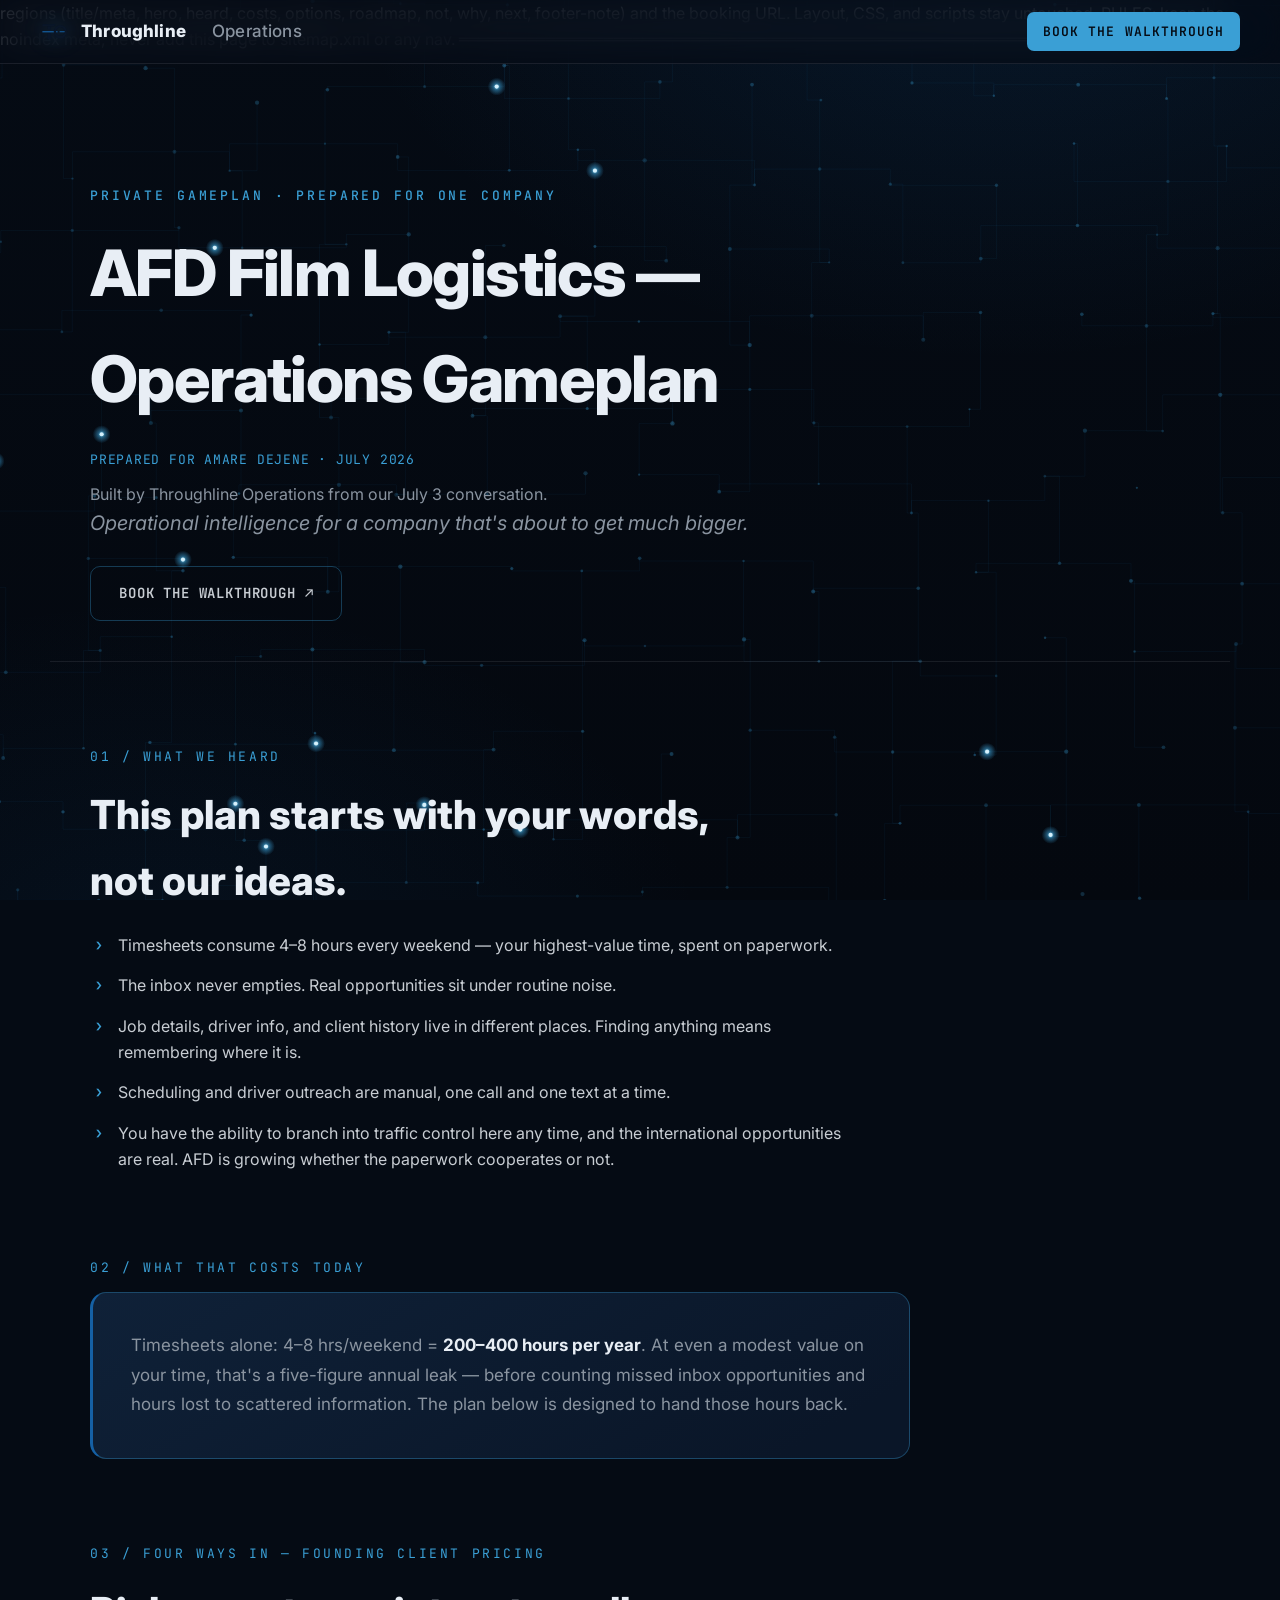
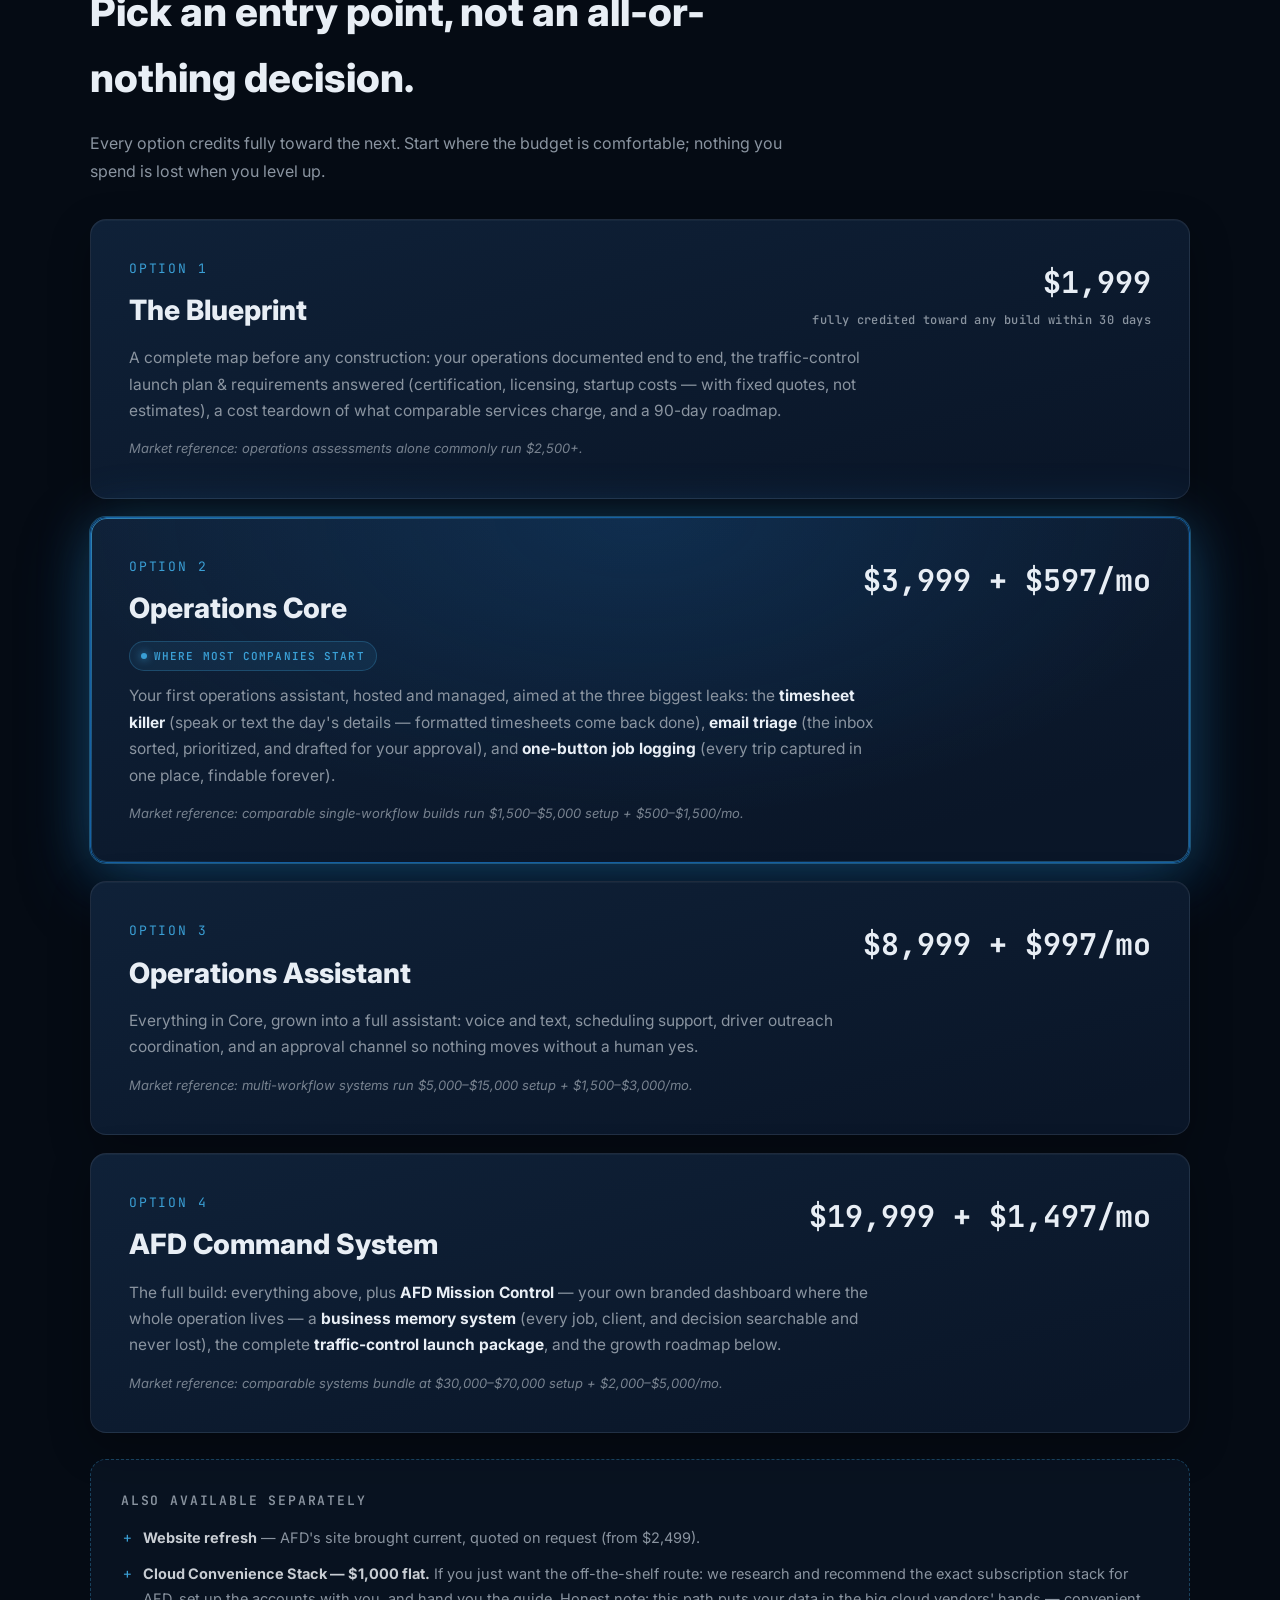
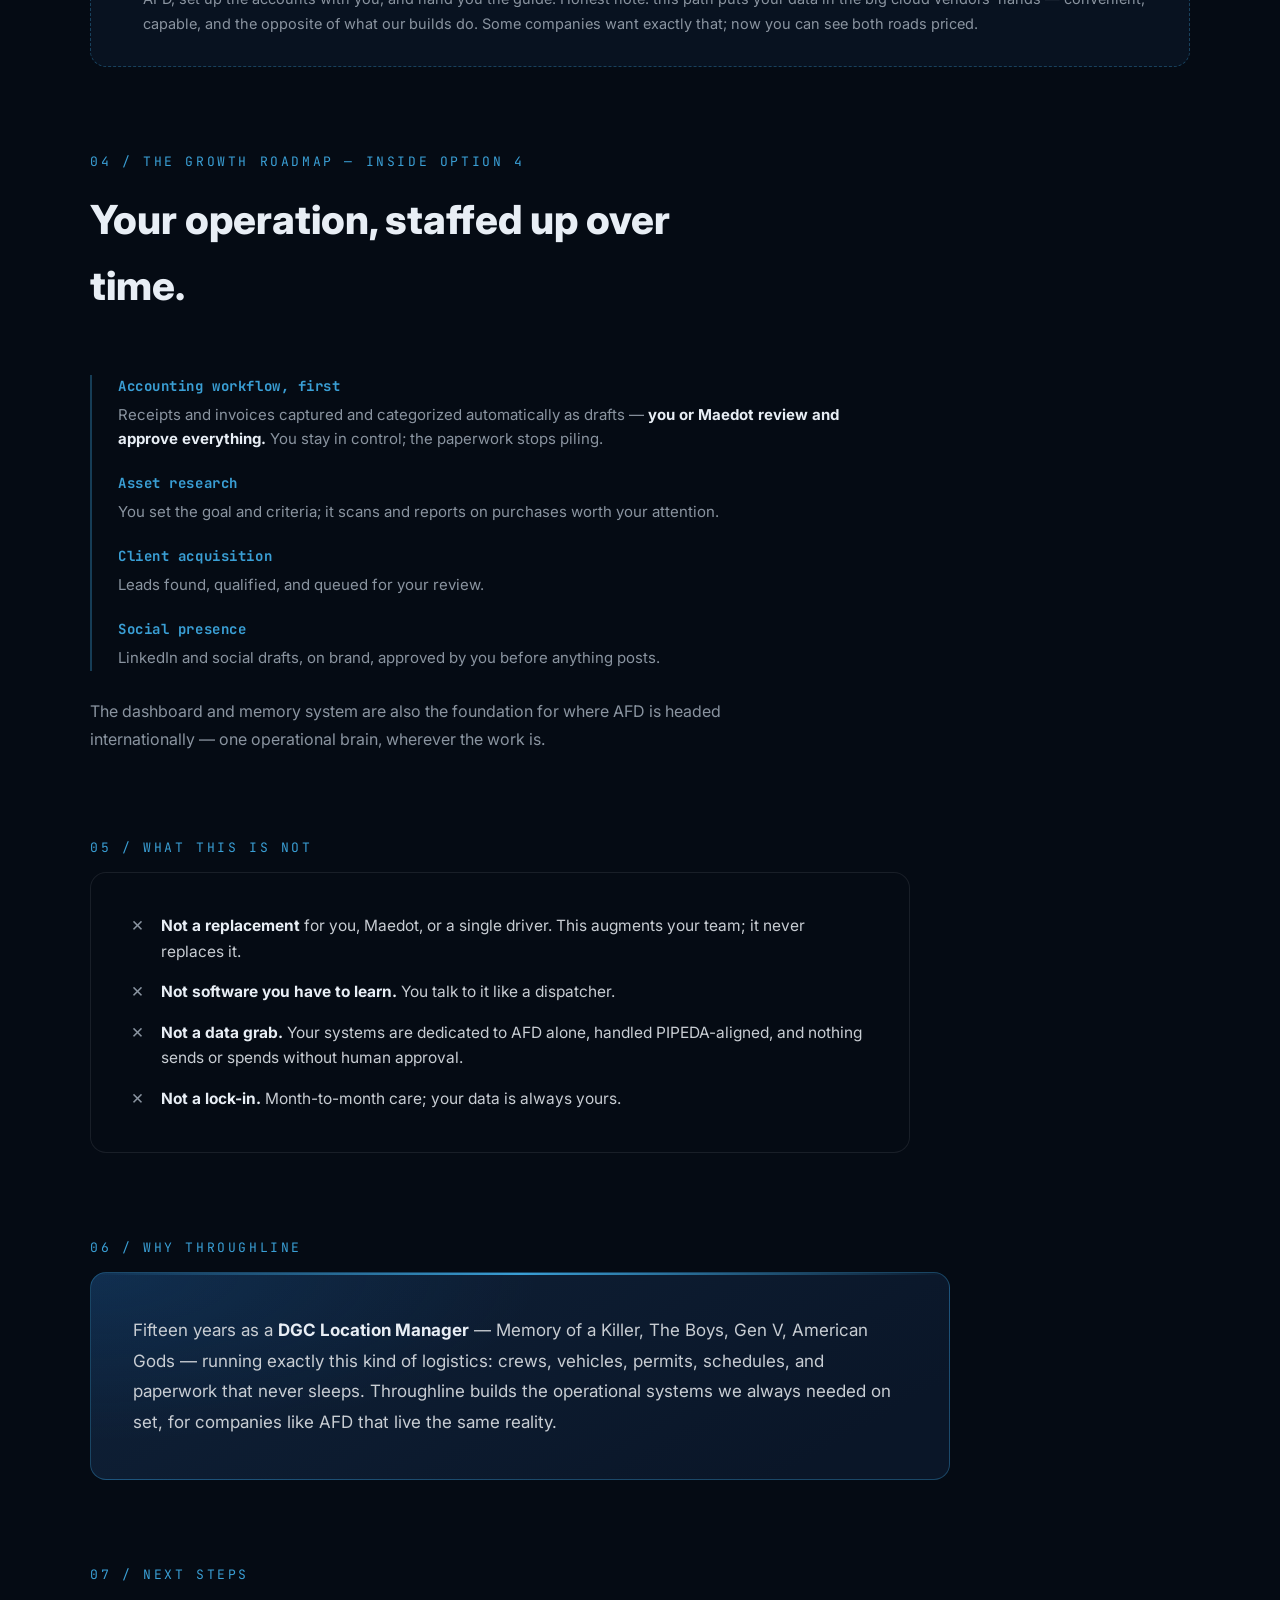
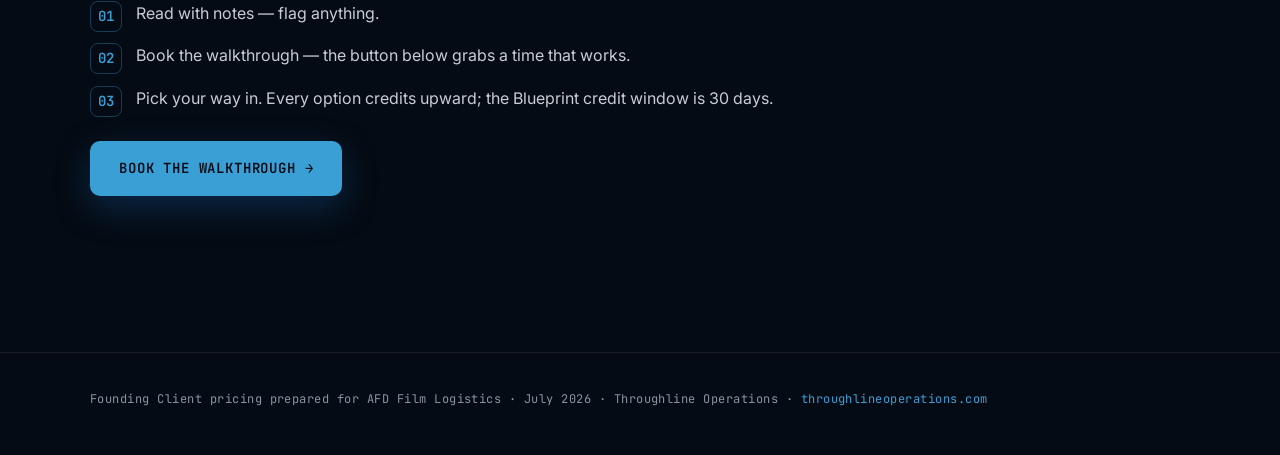
==== commit be6af39b: "fix(plans/afd): drop ?v= query strings from local asset refs — they can break stylesheet loading on " ====
--- a/plans/afd/index.html
+++ b/plans/afd/index.html
@@ -20,7 +20,10 @@
 <link rel="preconnect" href="https://fonts.googleapis.com">
 <link rel="preconnect" href="https://fonts.gstatic.com" crossorigin>
 <link href="https://fonts.googleapis.com/css2?family=Inter:wght@400;500;600;700;800;900&family=JetBrains+Mono:wght@400;500;600&display=swap" rel="stylesheet">
-<link rel="stylesheet" href="../../assets/css/throughline-v2.css?v=1">
+<!-- no ?v= query string here: it can break stylesheet resolution when the page
+     is opened directly from disk (file://); plain relative path works both on
+     disk and on GitHub Pages -->
+<link rel="stylesheet" href="../../assets/css/throughline-v2.css">
 <style>
 /* ---- gameplan template styles (shared by all /plans/<client>/ pages) ---- */
 .plan-hero { padding: 128px 0 40px; }
@@ -299,7 +302,7 @@
   </div>
 </footer>
 
-<script src="../../assets/js/live-circuit.js?v=1" defer></script>
-<script src="../../assets/js/site.js?v=1" defer></script>
+<script src="../../assets/js/live-circuit.js" defer></script>
+<script src="../../assets/js/site.js" defer></script>
 </body>
 </html>
